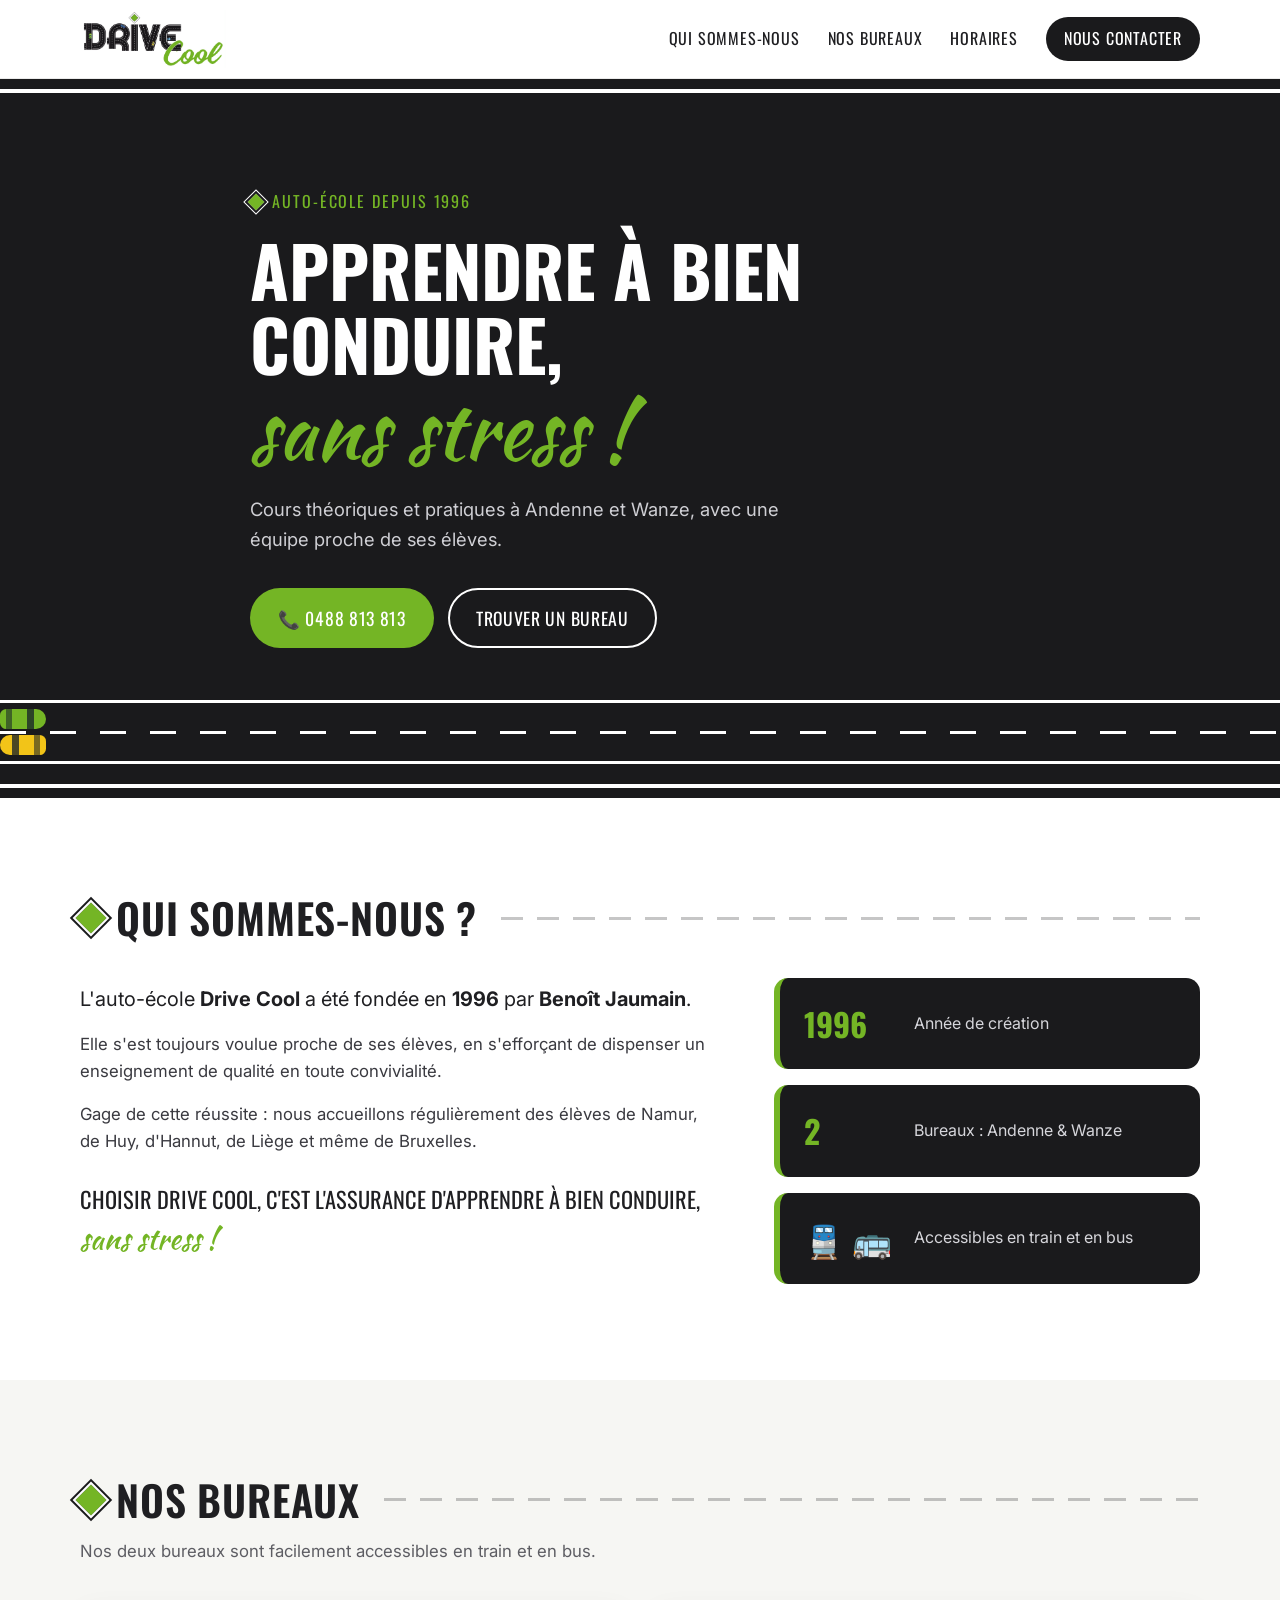
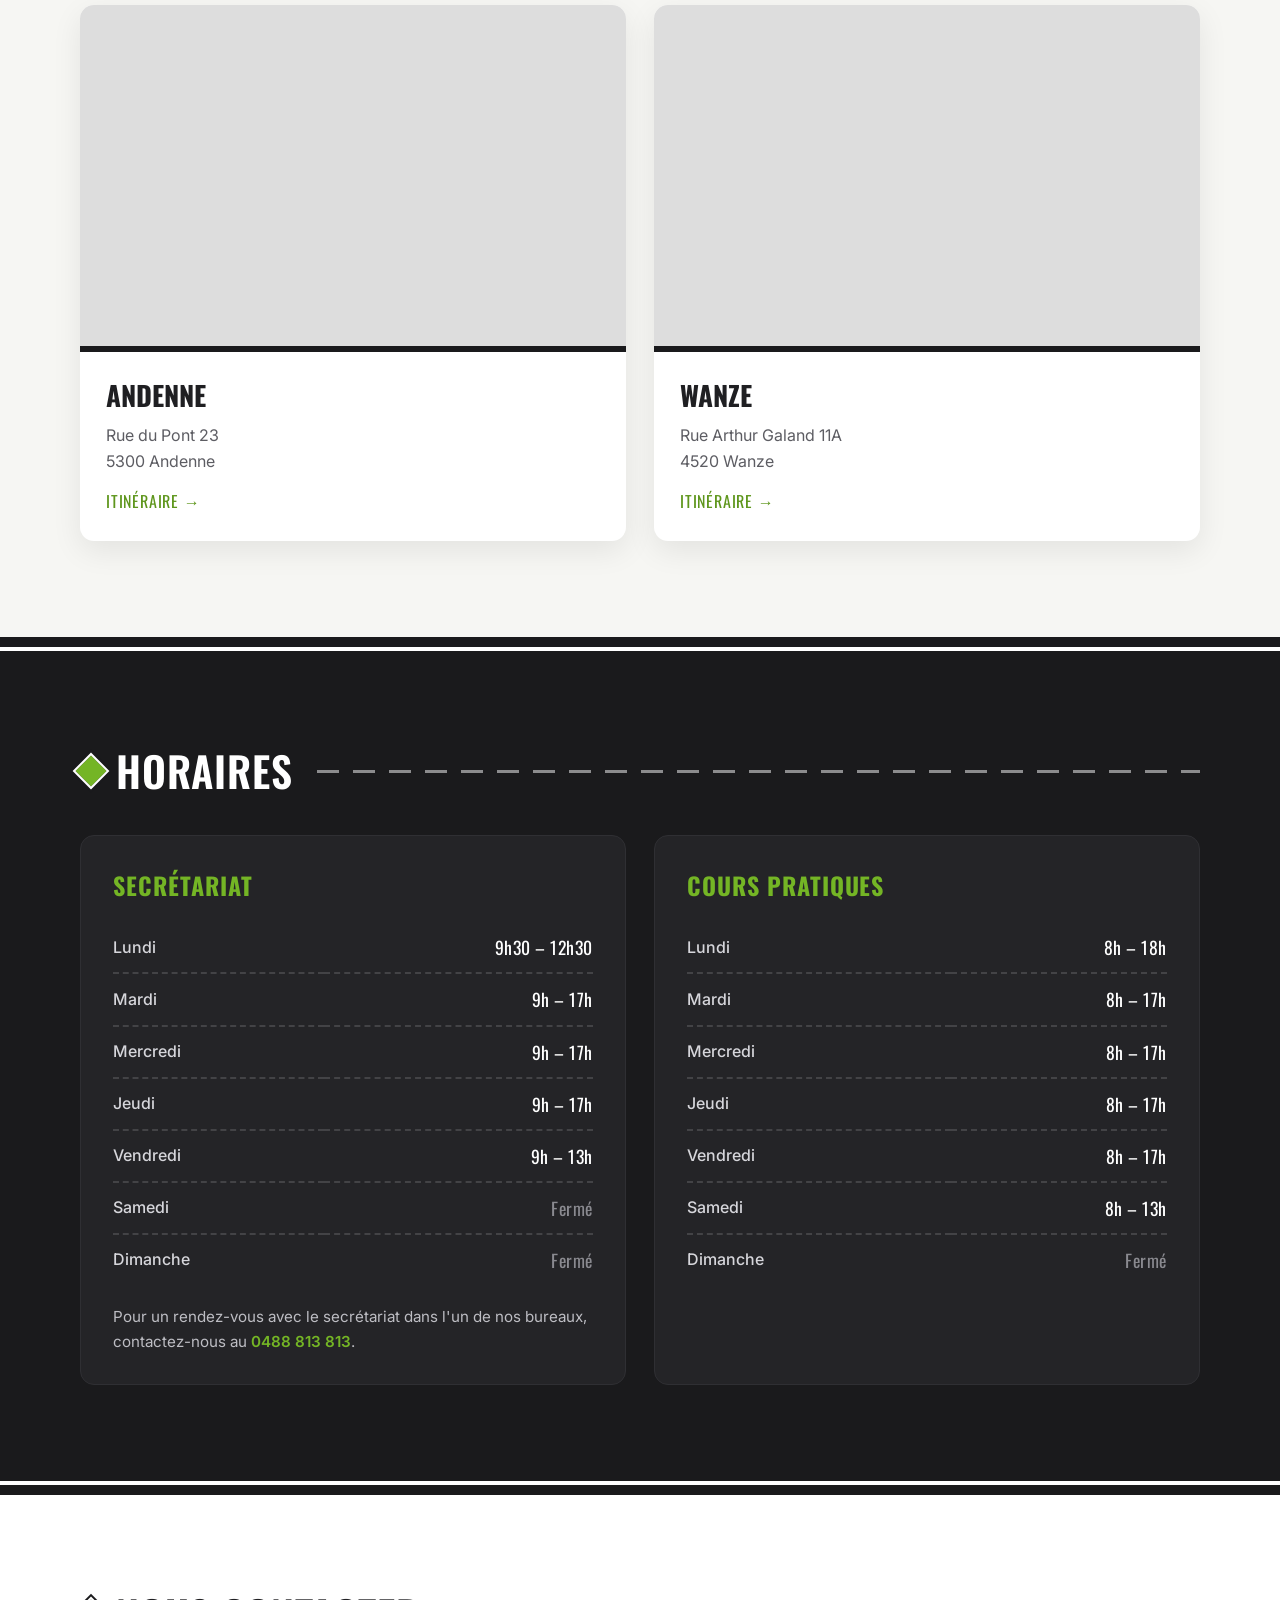
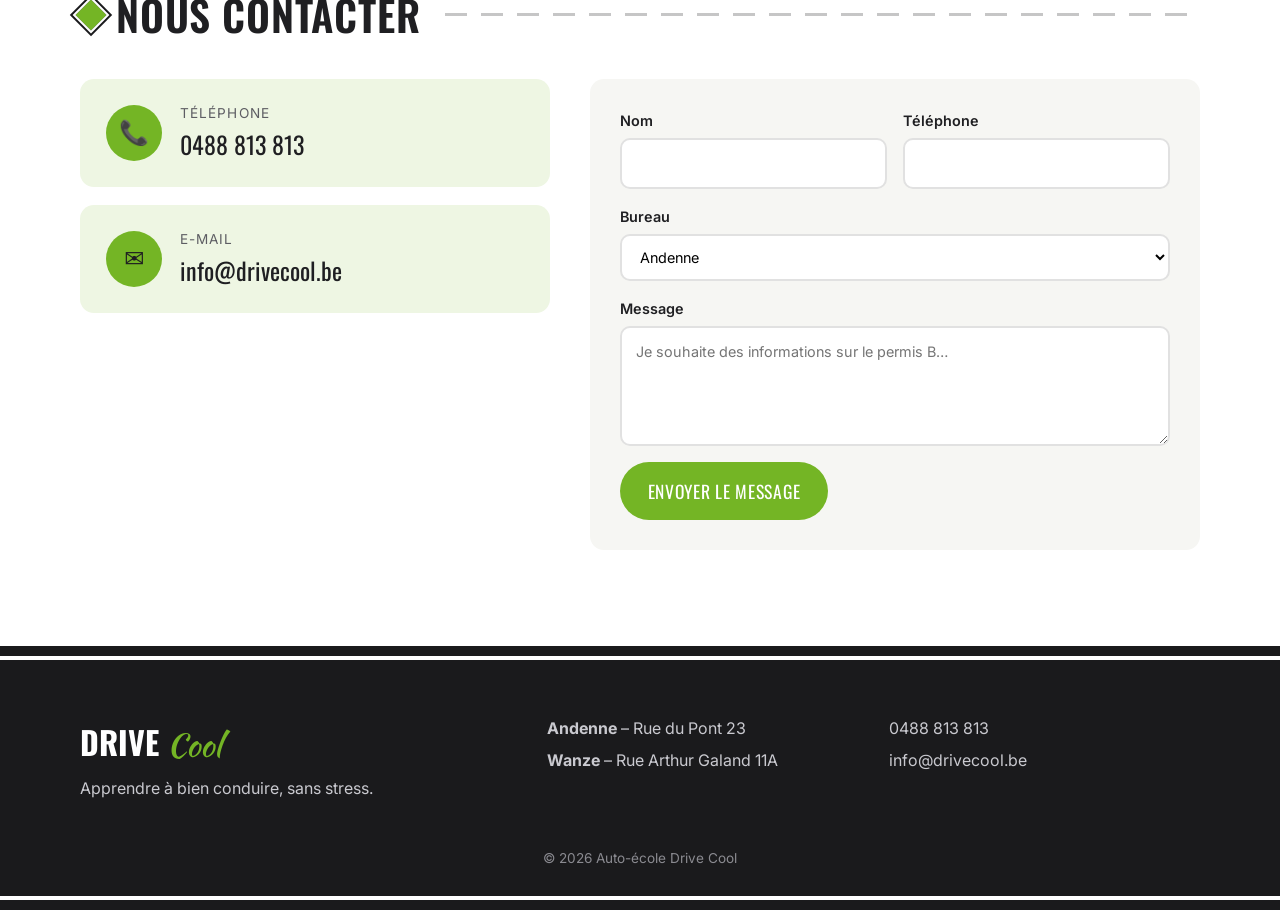
==== index.html @ 644becf5 "Créer la page d'accueil du site Drive Cool Page unique : qui sommes-nous, bureaux (cartes Andenne/Wa" ====
<!DOCTYPE html>
<html lang="fr">
<head>
  <meta charset="UTF-8">
  <meta name="viewport" content="width=device-width, initial-scale=1">
  <title>Drive Cool – Auto-école à Andenne et Wanze</title>
  <meta name="description" content="Auto-école Drive Cool : apprendre à bien conduire, sans stress. Bureaux à Andenne et Wanze. Tél. 0488 813 813.">
  <link rel="icon" href="assets/favicon.svg" type="image/svg+xml">
  <link rel="preconnect" href="https://fonts.googleapis.com">
  <link rel="preconnect" href="https://fonts.gstatic.com" crossorigin>
  <link href="https://fonts.googleapis.com/css2?family=Oswald:wght@500;600;700&family=Kaushan+Script&family=Inter:wght@400;500;600&display=swap" rel="stylesheet">
  <link rel="stylesheet" href="css/style.css">
</head>
<body>

  <!-- ===== En-tête ===== -->
  <header class="header" id="top">
    <div class="container header__inner">
      <a href="#top" class="header__logo" aria-label="Drive Cool – accueil">
        <img src="assets/logo.jpg" alt="Drive Cool" width="1774" height="704">
      </a>
      <button class="nav-toggle" aria-label="Ouvrir le menu" aria-expanded="false" aria-controls="nav">
        <span></span><span></span><span></span>
      </button>
      <nav class="nav" id="nav">
        <a href="#qui-sommes-nous">Qui sommes-nous</a>
        <a href="#bureaux">Nos bureaux</a>
        <a href="#horaires">Horaires</a>
        <a href="#contact" class="nav__cta">Nous contacter</a>
      </nav>
    </div>
  </header>

  <main>
    <!-- ===== Héro ===== -->
    <section class="hero asphalt">
      <div class="container hero__inner">
        <p class="hero__kicker"><span class="diamond diamond--sm" aria-hidden="true"></span> Auto-école depuis 1996</p>
        <h1 class="hero__title">
          Apprendre à bien conduire,
          <span class="script">sans stress&nbsp;!</span>
        </h1>
        <p class="hero__lead">Cours théoriques et pratiques à Andenne et Wanze, avec une équipe proche de ses élèves.</p>
        <div class="hero__actions">
          <a href="tel:+32488813813" class="btn btn--green">📞 0488 813 813</a>
          <a href="#bureaux" class="btn btn--outline">Trouver un bureau</a>
        </div>
      </div>
      <!-- route animée -->
      <div class="road" aria-hidden="true">
        <div class="road__lane"></div>
        <div class="road__car road__car--1"></div>
        <div class="road__car road__car--2"></div>
      </div>
    </section>

    <!-- ===== Qui sommes-nous ===== -->
    <section class="section" id="qui-sommes-nous">
      <div class="container">
        <h2 class="section-title"><span class="diamond" aria-hidden="true"></span> Qui sommes-nous&nbsp;?</h2>
        <div class="about">
          <div class="about__text">
            <p class="about__intro">L'auto-école <strong>Drive Cool</strong> a été fondée en <strong>1996</strong> par <strong>Benoît Jaumain</strong>.</p>
            <p>Elle s'est toujours voulue proche de ses élèves, en s'efforçant de dispenser un enseignement de qualité en toute convivialité.</p>
            <p>Gage de cette réussite&nbsp;: nous accueillons régulièrement des élèves de Namur, de Huy, d'Hannut, de Liège et même de Bruxelles.</p>
            <p class="about__punch">Choisir Drive Cool, c'est l'assurance d'apprendre à bien conduire, <span class="script script--green">sans stress&nbsp;!</span></p>
          </div>
          <ul class="stats">
            <li class="stat"><span class="stat__value">1996</span><span class="stat__label">Année de création</span></li>
            <li class="stat"><span class="stat__value">2</span><span class="stat__label">Bureaux : Andenne &amp; Wanze</span></li>
            <li class="stat"><span class="stat__value">🚆 🚌</span><span class="stat__label">Accessibles en train et en bus</span></li>
          </ul>
        </div>
      </div>
    </section>

    <!-- ===== Nos bureaux ===== -->
    <section class="section section--alt" id="bureaux">
      <div class="container">
        <h2 class="section-title"><span class="diamond" aria-hidden="true"></span> Nos bureaux</h2>
        <p class="section-sub">Nos deux bureaux sont facilement accessibles en train et en bus.</p>
        <div class="offices">
          <article class="office">
            <div class="office__map">
              <iframe title="Carte – bureau d'Andenne" loading="lazy" referrerpolicy="no-referrer-when-downgrade"
                src="https://maps.google.com/maps?q=Rue%20du%20Pont%2023%2C%205300%20Andenne%2C%20Belgique&z=16&output=embed"></iframe>
            </div>
            <div class="office__body">
              <h3 class="office__city">Andenne</h3>
              <p class="office__address">Rue du Pont 23<br>5300 Andenne</p>
              <a class="link-arrow" target="_blank" rel="noopener"
                href="https://www.google.com/maps/dir/?api=1&destination=Rue%20du%20Pont%2023%2C%205300%20Andenne">Itinéraire →</a>
            </div>
          </article>
          <article class="office">
            <div class="office__map">
              <iframe title="Carte – bureau de Wanze" loading="lazy" referrerpolicy="no-referrer-when-downgrade"
                src="https://maps.google.com/maps?q=Rue%20Arthur%20Galand%2011A%2C%204520%20Wanze%2C%20Belgique&z=16&output=embed"></iframe>
            </div>
            <div class="office__body">
              <h3 class="office__city">Wanze</h3>
              <p class="office__address">Rue Arthur Galand 11A<br>4520 Wanze</p>
              <a class="link-arrow" target="_blank" rel="noopener"
                href="https://www.google.com/maps/dir/?api=1&destination=Rue%20Arthur%20Galand%2011A%2C%204520%20Wanze">Itinéraire →</a>
            </div>
          </article>
        </div>
      </div>
    </section>

    <!-- ===== Horaires ===== -->
    <section class="section asphalt" id="horaires">
      <div class="container">
        <h2 class="section-title section-title--light"><span class="diamond" aria-hidden="true"></span> Horaires</h2>
        <div class="hours">
          <div class="hours__card">
            <h3 class="hours__title">Secrétariat</h3>
            <table class="hours__table">
              <tr><th>Lundi</th><td>9h30 – 12h30</td></tr>
              <tr><th>Mardi</th><td>9h – 17h</td></tr>
              <tr><th>Mercredi</th><td>9h – 17h</td></tr>
              <tr><th>Jeudi</th><td>9h – 17h</td></tr>
              <tr><th>Vendredi</th><td>9h – 13h</td></tr>
              <tr class="closed"><th>Samedi</th><td>Fermé</td></tr>
              <tr class="closed"><th>Dimanche</th><td>Fermé</td></tr>
            </table>
            <p class="hours__note">Pour un rendez-vous avec le secrétariat dans l'un de nos bureaux, contactez-nous au <a href="tel:+32488813813">0488 813 813</a>.</p>
          </div>
          <div class="hours__card">
            <h3 class="hours__title">Cours pratiques</h3>
            <table class="hours__table">
              <tr><th>Lundi</th><td>8h – 18h</td></tr>
              <tr><th>Mardi</th><td>8h – 17h</td></tr>
              <tr><th>Mercredi</th><td>8h – 17h</td></tr>
              <tr><th>Jeudi</th><td>8h – 17h</td></tr>
              <tr><th>Vendredi</th><td>8h – 17h</td></tr>
              <tr><th>Samedi</th><td>8h – 13h</td></tr>
              <tr class="closed"><th>Dimanche</th><td>Fermé</td></tr>
            </table>
          </div>
        </div>
      </div>
    </section>

    <!-- ===== Contact ===== -->
    <section class="section" id="contact">
      <div class="container">
        <h2 class="section-title"><span class="diamond" aria-hidden="true"></span> Nous contacter</h2>
        <div class="contact">
          <div class="contact__cards">
            <a class="contact-card" href="tel:+32488813813">
              <span class="contact-card__icon" aria-hidden="true">📞</span>
              <span class="contact-card__label">Téléphone</span>
              <span class="contact-card__value">0488 813 813</span>
            </a>
            <a class="contact-card" href="mailto:info@drivecool.be">
              <span class="contact-card__icon" aria-hidden="true">✉️</span>
              <span class="contact-card__label">E-mail</span>
              <span class="contact-card__value">info@drivecool.be</span>
            </a>
          </div>
          <form class="contact-form" id="contact-form">
            <div class="field-row">
              <label class="field">Nom
                <input type="text" name="name" required autocomplete="name">
              </label>
              <label class="field">Téléphone
                <input type="tel" name="phone" autocomplete="tel">
              </label>
            </div>
            <label class="field">Bureau
              <select name="office">
                <option>Andenne</option>
                <option>Wanze</option>
              </select>
            </label>
            <label class="field">Message
              <textarea name="message" rows="4" required placeholder="Je souhaite des informations sur le permis B…"></textarea>
            </label>
            <button type="submit" class="btn btn--green">Envoyer le message</button>
          </form>
        </div>
      </div>
    </section>
  </main>

  <!-- ===== Pied de page ===== -->
  <footer class="footer asphalt">
    <div class="container footer__inner">
      <div>
        <p class="footer__brand">DRIVE <span class="script script--green">Cool</span></p>
        <p>Apprendre à bien conduire, sans stress.</p>
      </div>
      <div>
        <p><strong>Andenne</strong> – Rue du Pont 23</p>
        <p><strong>Wanze</strong> – Rue Arthur Galand 11A</p>
      </div>
      <div>
        <p><a href="tel:+32488813813">0488 813 813</a></p>
        <p><a href="mailto:info@drivecool.be">info@drivecool.be</a></p>
      </div>
    </div>
    <p class="footer__copy">© <span id="year"></span> Auto-école Drive Cool</p>
  </footer>

  <script src="js/main.js"></script>
</body>
</html>
---- css/style.css ----
/* ==========================================================
   Drive Cool – direction artistique reprise du logo :
   asphalte noir, marquage blanc pointillé, vert « Cool »,
   panneau losange de route prioritaire.
   ========================================================== */

:root {
  --asphalt: #1a1a1c;
  --asphalt-2: #242427;
  --asphalt-3: #2f2f33;
  --green: #74b525;
  --green-dark: #5e961c;
  --green-light: #eef6e3;
  --white: #ffffff;
  --paper: #f6f6f3;
  --text: #1f1f22;
  --muted: #5d5d63;
  --radius: 14px;
  --shadow: 0 10px 30px rgba(0, 0, 0, .08);
  --font-display: "Oswald", "Arial Narrow", sans-serif;
  --font-script: "Kaushan Script", cursive;
  --font-body: "Inter", system-ui, sans-serif;
}

*, *::before, *::after { box-sizing: border-box; }

html { scroll-behavior: smooth; scroll-padding-top: 90px; }

body {
  margin: 0;
  font-family: var(--font-body);
  color: var(--text);
  background: var(--white);
  line-height: 1.6;
}

img { max-width: 100%; display: block; }
a { color: inherit; }

.container {
  width: min(1120px, 100% - 32px);
  margin-inline: auto;
}

.script { font-family: var(--font-script); font-weight: 400; text-transform: none; }
.script--green { color: var(--green); }

/* ---------- Asphalte + marquages ---------- */
.asphalt {
  background-color: var(--asphalt);
  color: var(--white);
  position: relative;
}
/* bandes blanches de bord de route, comme sur le logo */
.asphalt::before,
.asphalt::after {
  content: "";
  position: absolute;
  left: 0; right: 0;
  height: 4px;
  background: var(--white);
  box-shadow: 0 0 0 6px var(--asphalt);
}
.asphalt::before { top: 10px; }
.asphalt::after { bottom: 10px; }

/* ---------- Panneau losange ---------- */
.diamond {
  display: inline-block;
  width: 22px; height: 22px;
  background: var(--green);
  transform: rotate(45deg);
  outline: 2px solid var(--white);
  box-shadow: 0 0 0 4px var(--asphalt);
  margin-right: 14px;
  flex-shrink: 0;
}
.diamond--sm { width: 12px; height: 12px; margin-right: 10px; box-shadow: 0 0 0 3px var(--white); outline-width: 2px; outline-color: var(--asphalt); }

/* ---------- Boutons ---------- */
.btn {
  display: inline-flex;
  align-items: center;
  gap: 8px;
  padding: 14px 26px;
  border-radius: 999px;
  font-family: var(--font-display);
  font-size: 1.1rem;
  letter-spacing: .04em;
  text-transform: uppercase;
  text-decoration: none;
  border: 2px solid transparent;
  cursor: pointer;
  transition: transform .15s ease, background .15s ease, color .15s ease;
}
.btn:hover { transform: translateY(-2px); }
.btn--green { background: var(--green); color: var(--white); }
.btn--green:hover { background: var(--green-dark); }
.btn--outline { border-color: var(--white); color: var(--white); }
.btn--outline:hover { background: var(--white); color: var(--asphalt); }

/* ---------- En-tête ---------- */
.header {
  position: sticky;
  top: 0;
  z-index: 50;
  background: rgba(255, 255, 255, .96);
  backdrop-filter: blur(6px);
  border-bottom: 1px solid #eaeaea;
}
.header__inner {
  display: flex;
  align-items: center;
  justify-content: space-between;
  height: 78px;
}
.header__logo img { height: 58px; width: auto; }

.nav { display: flex; align-items: center; gap: 28px; }
.nav a {
  font-family: var(--font-display);
  text-transform: uppercase;
  letter-spacing: .05em;
  text-decoration: none;
  font-size: 1rem;
  position: relative;
}
.nav a:not(.nav__cta)::after {
  content: "";
  position: absolute;
  left: 0; bottom: -4px;
  width: 100%; height: 2px;
  background: repeating-linear-gradient(90deg, var(--green) 0 8px, transparent 8px 13px);
  transform: scaleX(0);
  transform-origin: left;
  transition: transform .25s ease;
}
.nav a:hover::after { transform: scaleX(1); }
.nav__cta {
  background: var(--asphalt);
  color: var(--white);
  padding: 9px 18px;
  border-radius: 999px;
}
.nav__cta:hover { background: var(--green); }

.nav-toggle {
  display: none;
  background: none;
  border: 0;
  padding: 8px;
  cursor: pointer;
}
.nav-toggle span {
  display: block;
  width: 26px; height: 3px;
  background: var(--asphalt);
  margin: 5px 0;
  border-radius: 2px;
}

/* ---------- Héro ---------- */
.hero { padding: 110px 0 150px; overflow: hidden; }
.hero__inner { position: relative; z-index: 1; max-width: 780px; }
.hero__kicker {
  display: flex;
  align-items: center;
  font-family: var(--font-display);
  text-transform: uppercase;
  letter-spacing: .12em;
  color: var(--green);
  margin: 0 0 18px;
}
.hero__title {
  font-family: var(--font-display);
  font-weight: 700;
  text-transform: uppercase;
  font-size: clamp(2.4rem, 6vw, 4.4rem);
  line-height: 1.05;
  margin: 0 0 22px;
}
.hero__title .script {
  display: block;
  color: var(--green);
  font-size: 1.15em;
  margin-top: 8px;
}
.hero__lead { font-size: 1.15rem; color: #cfcfd4; max-width: 560px; margin: 0 0 34px; }
.hero__actions { display: flex; flex-wrap: wrap; gap: 14px; }

/* route animée en bas du héro */
.road {
  position: absolute;
  left: 0; right: 0; bottom: 34px;
  height: 64px;
  border-top: 3px solid var(--white);
  border-bottom: 3px solid var(--white);
}
.road__lane {
  position: absolute;
  top: 50%; left: 0; right: 0;
  height: 3px;
  margin-top: -1.5px;
  background: repeating-linear-gradient(90deg, var(--white) 0 26px, transparent 26px 50px);
}
.road__car {
  position: absolute;
  width: 46px; height: 20px;
  border-radius: 7px 11px 11px 7px;
  background:
    linear-gradient(90deg, transparent 0 58%, rgba(20, 30, 40, .75) 58% 74%, transparent 74%),
    linear-gradient(90deg, transparent 0 14%, rgba(20, 30, 40, .55) 14% 26%, transparent 26%),
    var(--car, var(--green));
}
.road__car--1 { top: 6px; --car: var(--green); animation: drive 9s linear infinite; }
.road__car--2 { bottom: 6px; --car: #f2c418; animation: drive-back 12s linear infinite; transform: scaleX(-1); }

@keyframes drive {
  from { left: -60px; }
  to { left: 100%; }
}
@keyframes drive-back {
  from { left: 100%; }
  to { left: -60px; }
}

/* ---------- Sections ---------- */
.section { padding: 96px 0; }
.section--alt { background: var(--paper); }
.section.asphalt { padding: 110px 0; }

.section-title {
  display: flex;
  align-items: center;
  font-family: var(--font-display);
  font-weight: 600;
  text-transform: uppercase;
  font-size: clamp(1.9rem, 4vw, 2.6rem);
  letter-spacing: .02em;
  line-height: 1.15;
  margin: 0 0 14px;
}
.section-title::after {
  content: "";
  flex: 1;
  height: 3px;
  margin-left: 24px;
  background: repeating-linear-gradient(90deg, var(--asphalt) 0 22px, transparent 22px 36px);
  opacity: .25;
}
.section-title--light::after {
  background: repeating-linear-gradient(90deg, var(--white) 0 22px, transparent 22px 36px);
  opacity: .5;
}
.section-sub { color: var(--muted); margin: 0 0 40px; font-size: 1.05rem; }

/* ---------- Qui sommes-nous ---------- */
.about {
  display: grid;
  grid-template-columns: 1.5fr 1fr;
  gap: 56px;
  align-items: center;
  margin-top: 36px;
}
.about__text p { margin: 0 0 16px; font-size: 1.05rem; color: #3a3a40; }
.about__intro { font-size: 1.25rem !important; color: var(--text) !important; }
.about__punch {
  font-family: var(--font-display);
  text-transform: uppercase;
  font-size: 1.4rem !important;
  color: var(--text) !important;
  margin-top: 26px !important;
}
.about__punch .script { font-size: 1.3em; }

.stats { list-style: none; margin: 0; padding: 0; display: grid; gap: 16px; }
.stat {
  display: flex;
  align-items: center;
  gap: 20px;
  padding: 20px 24px;
  background: var(--asphalt);
  color: var(--white);
  border-radius: var(--radius);
  border-left: 6px solid var(--green);
}
.stat__value {
  font-family: var(--font-display);
  font-size: 2rem;
  font-weight: 700;
  color: var(--green);
  min-width: 90px;
}
.stat__label { color: #d6d6db; }

/* ---------- Bureaux ---------- */
.offices { display: grid; grid-template-columns: 1fr 1fr; gap: 28px; }
.office {
  background: var(--white);
  border-radius: var(--radius);
  overflow: hidden;
  box-shadow: var(--shadow);
  display: flex;
  flex-direction: column;
}
.office__map { aspect-ratio: 16 / 10; background: #ddd; }
.office__map iframe { width: 100%; height: 100%; border: 0; display: block; }
.office__body {
  padding: 22px 26px 26px;
  border-top: 6px solid var(--asphalt);
  background-image: repeating-linear-gradient(90deg, var(--white) 0 18px, transparent 18px 30px);
  background-size: 100% 2px;
  background-repeat: no-repeat;
  background-position: 0 -4px;
}
.office__city {
  font-family: var(--font-display);
  text-transform: uppercase;
  font-size: 1.7rem;
  margin: 0 0 6px;
}
.office__address { margin: 0 0 14px; color: var(--muted); }
.link-arrow {
  font-family: var(--font-display);
  text-transform: uppercase;
  letter-spacing: .05em;
  text-decoration: none;
  color: var(--green-dark);
}
.link-arrow:hover { color: var(--asphalt); }

/* ---------- Horaires ---------- */
.hours {
  display: grid;
  grid-template-columns: 1fr 1fr;
  gap: 28px;
  margin-top: 40px;
}
.hours__card {
  background: var(--asphalt-2);
  border: 1px solid var(--asphalt-3);
  border-radius: var(--radius);
  padding: 30px 32px;
}
.hours__title {
  font-family: var(--font-display);
  text-transform: uppercase;
  font-size: 1.5rem;
  color: var(--green);
  margin: 0 0 18px;
  letter-spacing: .04em;
}
.hours__table { width: 100%; border-collapse: collapse; }
.hours__table th,
.hours__table td {
  padding: 11px 0;
  border-bottom: 2px dashed rgba(255, 255, 255, .14);
}
.hours__table th { text-align: left; font-weight: 500; color: #d6d6db; }
.hours__table td {
  text-align: right;
  font-family: var(--font-display);
  font-size: 1.1rem;
  letter-spacing: .03em;
}
.hours__table tr:last-child th,
.hours__table tr:last-child td { border-bottom: 0; }
.hours__table .closed td { color: #8a8a90; }
.hours__note { margin: 20px 0 0; font-size: .95rem; color: #bdbdc3; }
.hours__note a { color: var(--green); font-weight: 600; text-decoration: none; }

/* ---------- Contact ---------- */
.contact {
  display: grid;
  grid-template-columns: 1fr 1.3fr;
  gap: 40px;
  margin-top: 40px;
  align-items: start;
}
.contact__cards { display: grid; gap: 18px; }
.contact-card {
  display: grid;
  grid-template-columns: 56px 1fr;
  grid-template-rows: auto auto;
  column-gap: 18px;
  align-items: center;
  padding: 22px 24px;
  border-radius: var(--radius);
  background: var(--green-light);
  text-decoration: none;
  border: 2px solid transparent;
  transition: border-color .15s ease, transform .15s ease;
}
.contact-card:hover { border-color: var(--green); transform: translateY(-2px); }
.contact-card__icon {
  grid-row: span 2;
  width: 56px; height: 56px;
  display: grid;
  place-items: center;
  background: var(--green);
  border-radius: 50%;
  font-size: 1.5rem;
}
.contact-card__label { font-size: .85rem; text-transform: uppercase; letter-spacing: .08em; color: var(--muted); }
.contact-card__value { font-family: var(--font-display); font-size: 1.5rem; }

.contact-form {
  background: var(--paper);
  border-radius: var(--radius);
  padding: 30px;
  display: grid;
  gap: 16px;
}
.field-row { display: grid; grid-template-columns: 1fr 1fr; gap: 16px; }
.field {
  display: grid;
  gap: 6px;
  font-size: .9rem;
  font-weight: 600;
}
.field input,
.field select,
.field textarea {
  font: inherit;
  font-weight: 400;
  padding: 12px 14px;
  border: 2px solid #e1e1e1;
  border-radius: 10px;
  background: var(--white);
}
.field input:focus,
.field select:focus,
.field textarea:focus { outline: none; border-color: var(--green); }
.contact-form .btn { justify-self: start; }

/* ---------- Pied de page ---------- */
.footer { padding: 70px 0 40px; }
.footer__inner {
  display: grid;
  grid-template-columns: 1.4fr 1fr 1fr;
  gap: 32px;
}
.footer p { margin: 0 0 6px; color: #c9c9cf; }
.footer a { text-decoration: none; }
.footer a:hover { color: var(--green); }
.footer__brand {
  font-family: var(--font-display);
  font-size: 2rem;
  font-weight: 700;
  color: var(--white) !important;
}
.footer__copy {
  text-align: center;
  margin: 40px 0 0 !important;
  font-size: .85rem;
  color: #8a8a90 !important;
}

/* ---------- Responsive ---------- */
@media (max-width: 900px) {
  .about, .contact, .offices, .hours { grid-template-columns: 1fr; }
  .footer__inner { grid-template-columns: 1fr; }
}

@media (max-width: 760px) {
  .nav-toggle { display: block; }
  .nav {
    position: absolute;
    top: 78px; left: 0; right: 0;
    flex-direction: column;
    align-items: stretch;
    gap: 0;
    background: var(--white);
    border-bottom: 1px solid #eaeaea;
    display: none;
  }
  .nav.is-open { display: flex; }
  .nav a { padding: 16px 24px; border-top: 1px solid #f0f0f0; }
  .nav__cta { border-radius: 0; text-align: center; }
  .header__logo img { height: 46px; }
  .hero { padding: 70px 0 140px; }
  .section { padding: 70px 0; }
  .field-row { grid-template-columns: 1fr; }
  .section-title::after { display: none; }
}

@media (prefers-reduced-motion: reduce) {
  html { scroll-behavior: auto; }
  .road__car { animation: none; }
  .road__car--1 { left: 20%; }
  .road__car--2 { left: 65%; }
}
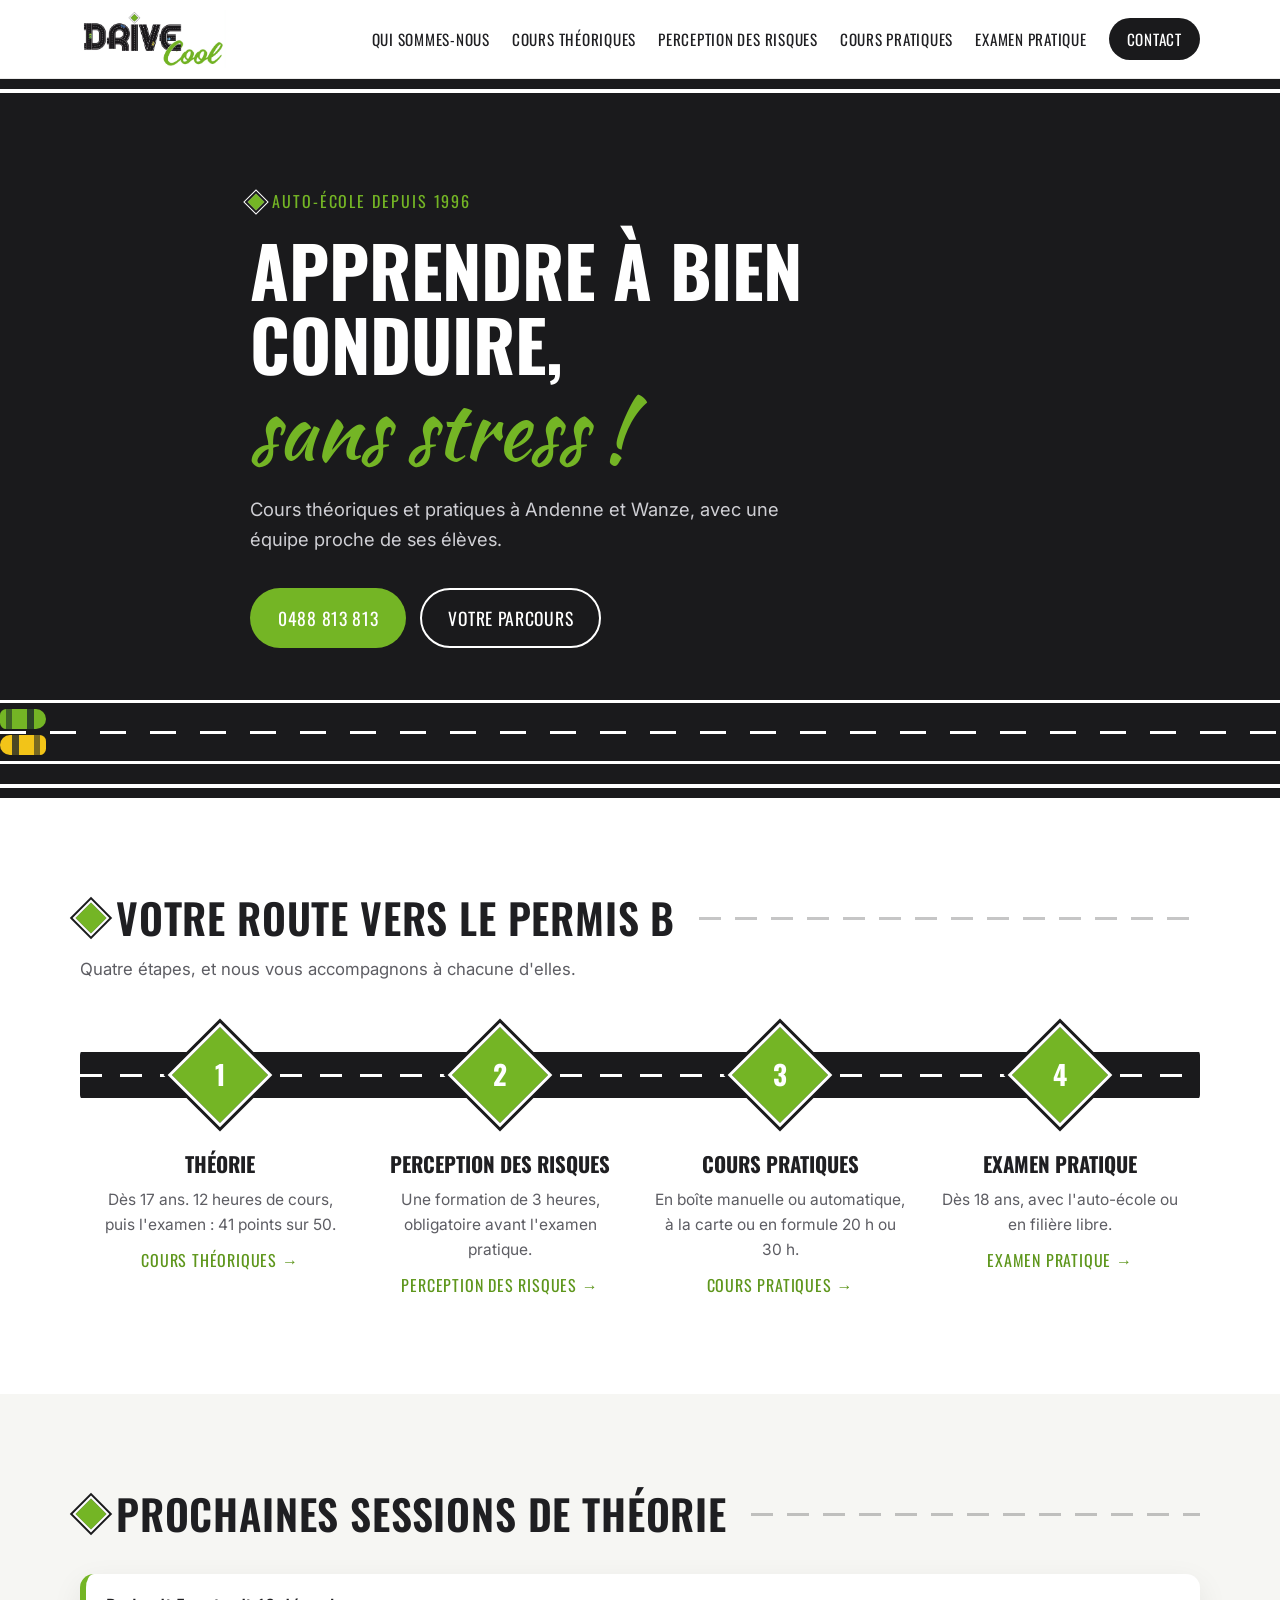
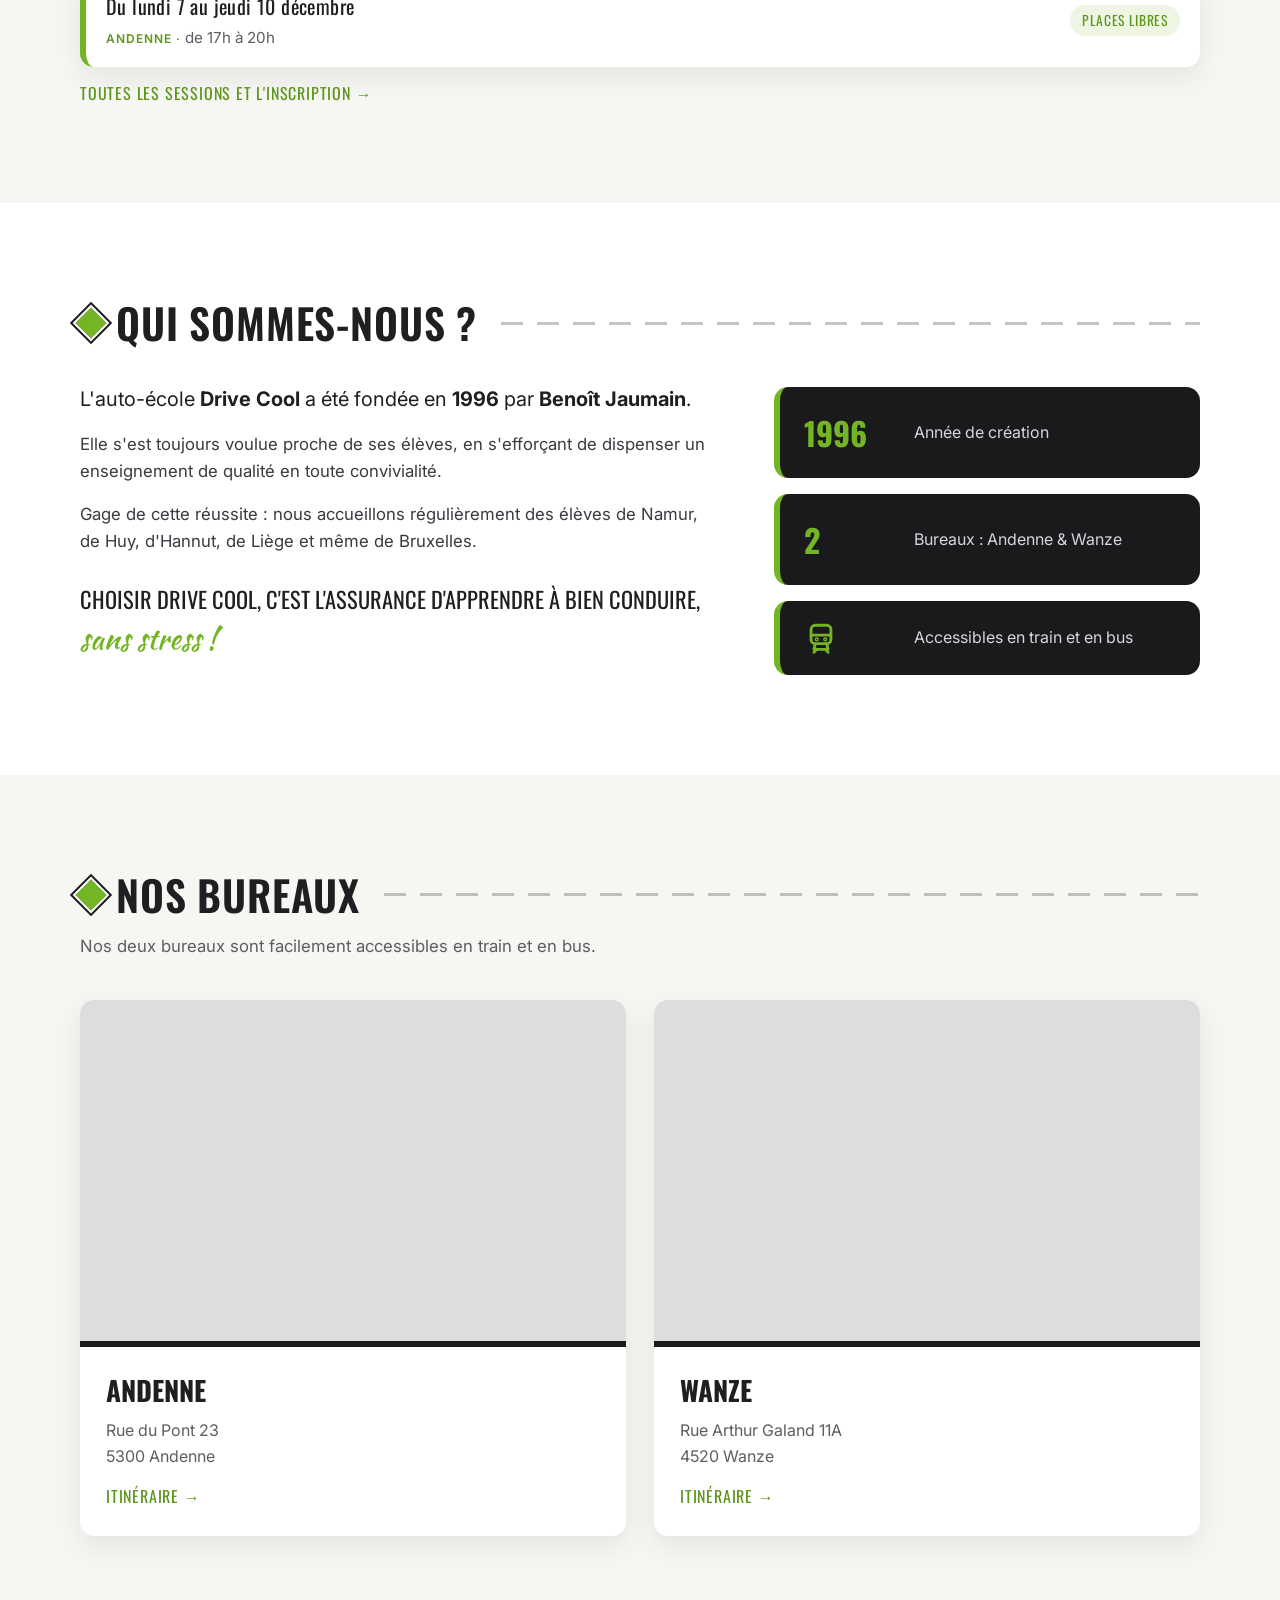
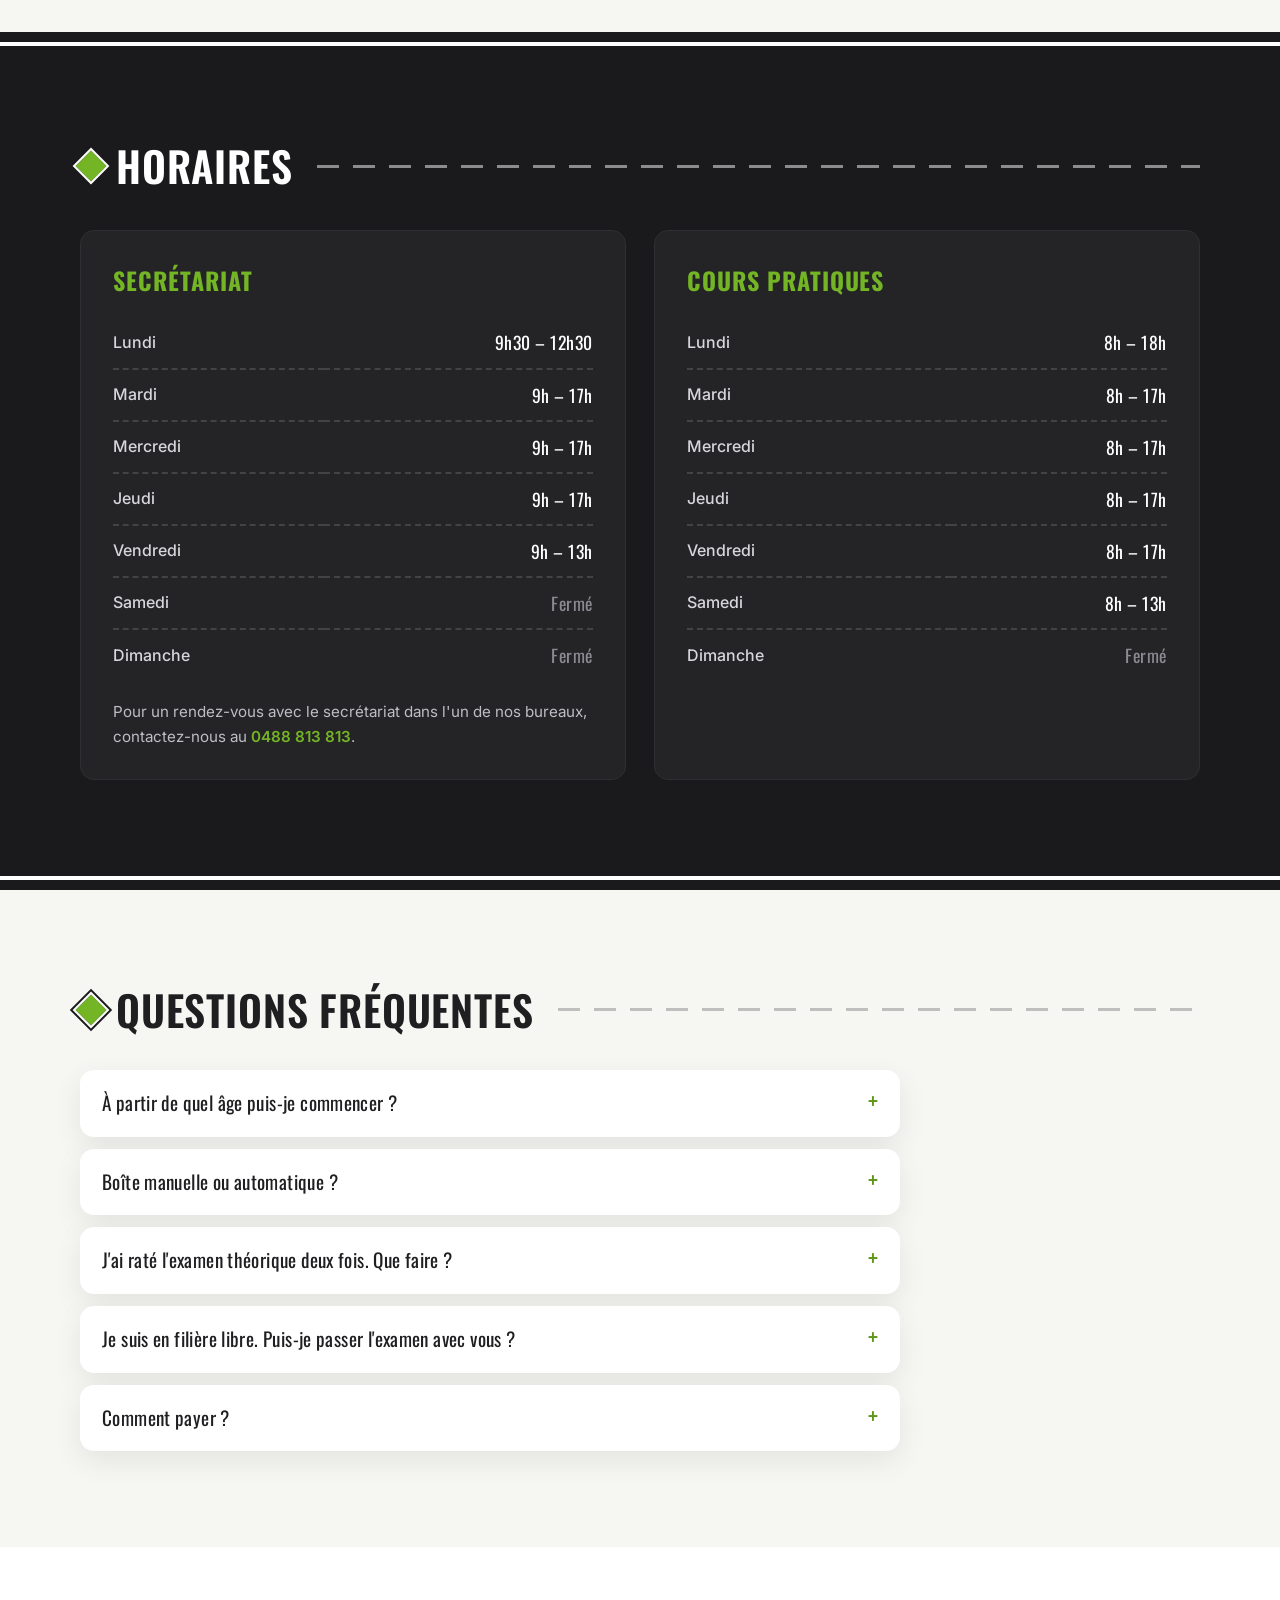
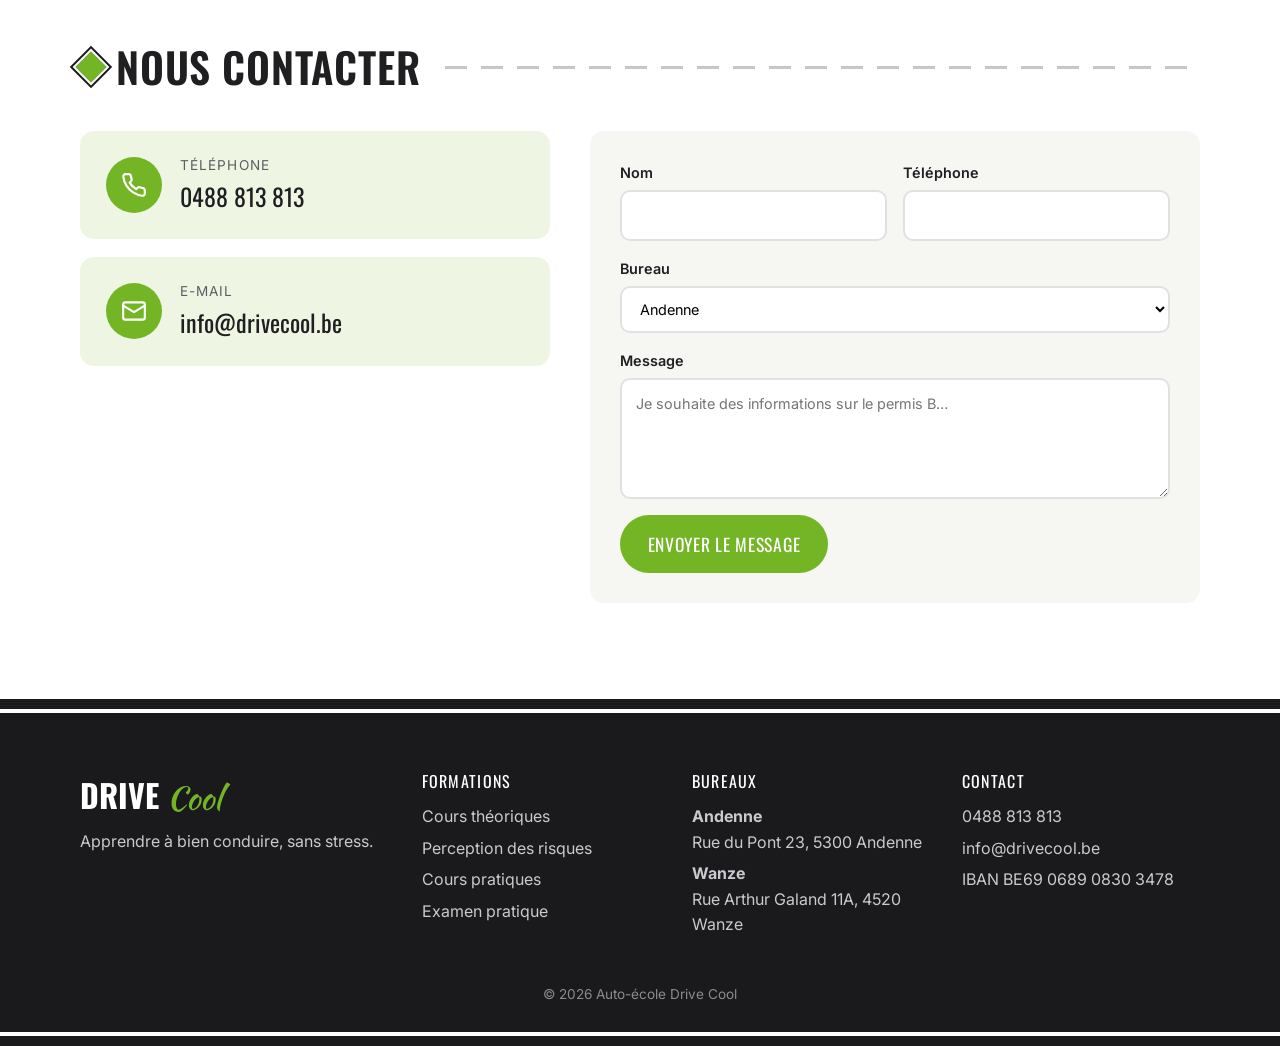
==== commit dfa70e91: "Ajouter le menu et les pages de formation, sessions gérables - Pages : cours théoriques, perception " ====
--- a/index.html
+++ b/index.html
@@ -13,20 +13,21 @@
 </head>
 <body>
 
-  <!-- ===== En-tête ===== -->
   <header class="header" id="top">
     <div class="container header__inner">
-      <a href="#top" class="header__logo" aria-label="Drive Cool – accueil">
+      <a href="index.html" class="header__logo" aria-label="Drive Cool – accueil">
         <img src="assets/logo.jpg" alt="Drive Cool" width="1774" height="704">
       </a>
       <button class="nav-toggle" aria-label="Ouvrir le menu" aria-expanded="false" aria-controls="nav">
         <span></span><span></span><span></span>
       </button>
       <nav class="nav" id="nav">
-        <a href="#qui-sommes-nous">Qui sommes-nous</a>
-        <a href="#bureaux">Nos bureaux</a>
-        <a href="#horaires">Horaires</a>
-        <a href="#contact" class="nav__cta">Nous contacter</a>
+        <a href="index.html#qui-sommes-nous">Qui sommes-nous</a>
+        <a href="cours-theoriques.html">Cours théoriques</a>
+        <a href="perception-des-risques.html">Perception des risques</a>
+        <a href="cours-pratiques.html">Cours pratiques</a>
+        <a href="examen-pratique.html">Examen pratique</a>
+        <a href="index.html#contact" class="nav__cta">Contact</a>
       </nav>
     </div>
   </header>
@@ -42,8 +43,8 @@
         </h1>
         <p class="hero__lead">Cours théoriques et pratiques à Andenne et Wanze, avec une équipe proche de ses élèves.</p>
         <div class="hero__actions">
-          <a href="tel:+32488813813" class="btn btn--green">📞 0488 813 813</a>
-          <a href="#bureaux" class="btn btn--outline">Trouver un bureau</a>
+          <a href="tel:+32488813813" class="btn btn--green">0488 813 813</a>
+          <a href="#parcours" class="btn btn--outline">Votre parcours</a>
         </div>
       </div>
       <!-- route animée -->
@@ -51,6 +52,51 @@
         <div class="road__lane"></div>
         <div class="road__car road__car--1"></div>
         <div class="road__car road__car--2"></div>
+      </div>
+    </section>
+
+    <!-- ===== Parcours ===== -->
+    <section class="section" id="parcours">
+      <div class="container">
+        <h2 class="section-title"><span class="diamond" aria-hidden="true"></span> Votre route vers le permis B</h2>
+        <p class="section-sub">Quatre étapes, et nous vous accompagnons à chacune d'elles.</p>
+        <ol class="journey">
+          <li class="journey__step">
+            <div class="journey__marker"><span class="journey__num">1</span></div>
+            <h3 class="journey__title">Théorie</h3>
+            <p class="journey__text">Dès 17 ans. 12 heures de cours, puis l'examen&nbsp;: 41 points sur 50.</p>
+            <a class="link-arrow journey__link" href="cours-theoriques.html">Cours théoriques →</a>
+          </li>
+          <li class="journey__step">
+            <div class="journey__marker"><span class="journey__num">2</span></div>
+            <h3 class="journey__title">Perception des risques</h3>
+            <p class="journey__text">Une formation de 3 heures, obligatoire avant l'examen pratique.</p>
+            <a class="link-arrow journey__link" href="perception-des-risques.html">Perception des risques →</a>
+          </li>
+          <li class="journey__step">
+            <div class="journey__marker"><span class="journey__num">3</span></div>
+            <h3 class="journey__title">Cours pratiques</h3>
+            <p class="journey__text">En boîte manuelle ou automatique, à la carte ou en formule 20 h ou 30 h.</p>
+            <a class="link-arrow journey__link" href="cours-pratiques.html">Cours pratiques →</a>
+          </li>
+          <li class="journey__step">
+            <div class="journey__marker"><span class="journey__num">4</span></div>
+            <h3 class="journey__title">Examen pratique</h3>
+            <p class="journey__text">Dès 18 ans, avec l'auto-école ou en filière libre.</p>
+            <a class="link-arrow journey__link" href="examen-pratique.html">Examen pratique →</a>
+          </li>
+        </ol>
+      </div>
+    </section>
+
+    <!-- ===== Prochaines sessions ===== -->
+    <section class="section section--alt" id="prochaines-sessions">
+      <div class="container">
+        <h2 class="section-title"><span class="diamond" aria-hidden="true"></span> Prochaines sessions de théorie</h2>
+        <div class="sessions sessions--compact" data-sessions="theorie" data-layout="compact" data-limit="3">
+          <p class="sessions__loading">Chargement des dates…</p>
+        </div>
+        <p class="table-note"><a class="link-arrow" href="cours-theoriques.html#sessions">Toutes les sessions et l'inscription →</a></p>
       </div>
     </section>
 
@@ -68,7 +114,7 @@
           <ul class="stats">
             <li class="stat"><span class="stat__value">1996</span><span class="stat__label">Année de création</span></li>
             <li class="stat"><span class="stat__value">2</span><span class="stat__label">Bureaux : Andenne &amp; Wanze</span></li>
-            <li class="stat"><span class="stat__value">🚆 🚌</span><span class="stat__label">Accessibles en train et en bus</span></li>
+            <li class="stat"><span class="stat__value"><svg viewBox="0 0 24 24" fill="none" stroke="currentColor" stroke-width="2" stroke-linecap="round" stroke-linejoin="round" aria-hidden="true"><rect x="5" y="3" width="14" height="13" rx="3"/><path d="M5 10h14M9 20l-2 2M15 20l2 2M8 16l-1 4h10l-1-4"/><circle cx="9" cy="13" r=".5"/><circle cx="15" cy="13" r=".5"/></svg></span><span class="stat__label">Accessibles en train et en bus</span></li>
           </ul>
         </div>
       </div>
@@ -142,6 +188,35 @@
       </div>
     </section>
 
+    <!-- ===== Questions fréquentes ===== -->
+    <section class="section section--alt" id="faq">
+      <div class="container">
+        <h2 class="section-title"><span class="diamond" aria-hidden="true"></span> Questions fréquentes</h2>
+        <div class="faq">
+          <details>
+            <summary>À partir de quel âge puis-je commencer&nbsp;?</summary>
+            <p>Dès 17 ans pour l'examen théorique, et à 18 ans accomplis pour l'examen pratique.</p>
+          </details>
+          <details>
+            <summary>Boîte manuelle ou automatique&nbsp;?</summary>
+            <p>Les deux sont possibles. L'heure de cours coûte 70 € en manuelle et 72 € en automatique. Voir les <a href="cours-pratiques.html">tarifs des cours pratiques</a>.</p>
+          </details>
+          <details>
+            <summary>J'ai raté l'examen théorique deux fois. Que faire&nbsp;?</summary>
+            <p>Il faut alors suivre 12 heures de formation dans une auto-école agréée. C'est exactement notre semaine de cours théoriques (120 €).</p>
+          </details>
+          <details>
+            <summary>Je suis en filière libre. Puis-je passer l'examen avec vous&nbsp;?</summary>
+            <p>Oui, à condition d'avoir suivi au moins 4 heures de conduite chez nous et d'avoir vos documents en ordre. Tout est expliqué sur la page <a href="examen-pratique.html">examen pratique</a>.</p>
+          </details>
+          <details>
+            <summary>Comment payer&nbsp;?</summary>
+            <p>Par virement sur le compte BE69 0689 0830 3478, en indiquant votre nom et la formation en communication.</p>
+          </details>
+        </div>
+      </div>
+    </section>
+
     <!-- ===== Contact ===== -->
     <section class="section" id="contact">
       <div class="container">
@@ -149,12 +224,12 @@
         <div class="contact">
           <div class="contact__cards">
             <a class="contact-card" href="tel:+32488813813">
-              <span class="contact-card__icon" aria-hidden="true">📞</span>
+              <span class="contact-card__icon"><svg viewBox="0 0 24 24" fill="none" stroke="currentColor" stroke-width="2" stroke-linecap="round" stroke-linejoin="round" aria-hidden="true"><path d="M22 16.9v3a2 2 0 0 1-2.2 2 19.8 19.8 0 0 1-8.6-3.1 19.5 19.5 0 0 1-6-6A19.8 19.8 0 0 1 2.1 4.2 2 2 0 0 1 4.1 2h3a2 2 0 0 1 2 1.7c.1.9.4 1.8.7 2.7a2 2 0 0 1-.5 2.1L8 9.8a16 16 0 0 0 6 6l1.3-1.3a2 2 0 0 1 2.1-.4c.9.3 1.8.6 2.7.7a2 2 0 0 1 1.7 2z"/></svg></span>
               <span class="contact-card__label">Téléphone</span>
               <span class="contact-card__value">0488 813 813</span>
             </a>
             <a class="contact-card" href="mailto:info@drivecool.be">
-              <span class="contact-card__icon" aria-hidden="true">✉️</span>
+              <span class="contact-card__icon"><svg viewBox="0 0 24 24" fill="none" stroke="currentColor" stroke-width="2" stroke-linecap="round" stroke-linejoin="round" aria-hidden="true"><rect x="2" y="4" width="20" height="16" rx="2"/><path d="m22 7-10 6L2 7"/></svg></span>
               <span class="contact-card__label">E-mail</span>
               <span class="contact-card__value">info@drivecool.be</span>
             </a>
@@ -184,7 +259,6 @@
     </section>
   </main>
 
-  <!-- ===== Pied de page ===== -->
   <footer class="footer asphalt">
     <div class="container footer__inner">
       <div>
@@ -192,17 +266,32 @@
         <p>Apprendre à bien conduire, sans stress.</p>
       </div>
       <div>
-        <p><strong>Andenne</strong> – Rue du Pont 23</p>
-        <p><strong>Wanze</strong> – Rue Arthur Galand 11A</p>
-      </div>
-      <div>
+        <p class="footer__title">Formations</p>
+        <ul class="footer__nav">
+          <li><a href="cours-theoriques.html">Cours théoriques</a></li>
+          <li><a href="perception-des-risques.html">Perception des risques</a></li>
+          <li><a href="cours-pratiques.html">Cours pratiques</a></li>
+          <li><a href="examen-pratique.html">Examen pratique</a></li>
+        </ul>
+      </div>
+      <div>
+        <p class="footer__title">Bureaux</p>
+        <p><strong>Andenne</strong><br>Rue du Pont 23, 5300 Andenne</p>
+        <p><strong>Wanze</strong><br>Rue Arthur Galand 11A, 4520 Wanze</p>
+      </div>
+      <div>
+        <p class="footer__title">Contact</p>
         <p><a href="tel:+32488813813">0488 813 813</a></p>
         <p><a href="mailto:info@drivecool.be">info@drivecool.be</a></p>
+        <p>IBAN BE69 0689 0830 3478</p>
       </div>
     </div>
-    <p class="footer__copy">© <span id="year"></span> Auto-école Drive Cool</p>
+    <p class="footer__copy">© <span class="js-year">2026</span> Auto-école Drive Cool</p>
   </footer>
 
+  <a class="call-fab" href="tel:+32488813813" aria-label="Appeler Drive Cool"><svg viewBox="0 0 24 24" fill="none" stroke="currentColor" stroke-width="2" stroke-linecap="round" stroke-linejoin="round" aria-hidden="true"><path d="M22 16.9v3a2 2 0 0 1-2.2 2 19.8 19.8 0 0 1-8.6-3.1 19.5 19.5 0 0 1-6-6A19.8 19.8 0 0 1 2.1 4.2 2 2 0 0 1 4.1 2h3a2 2 0 0 1 2 1.7c.1.9.4 1.8.7 2.7a2 2 0 0 1-.5 2.1L8 9.8a16 16 0 0 0 6 6l1.3-1.3a2 2 0 0 1 2.1-.4c.9.3 1.8.6 2.7.7a2 2 0 0 1 1.7 2z"/></svg></a>
+
+  <script src="js/config.js"></script>
   <script src="js/main.js"></script>
 </body>
 </html>
--- a/css/style.css
+++ b/css/style.css
@@ -24,7 +24,7 @@
 
 *, *::before, *::after { box-sizing: border-box; }
 
-html { scroll-behavior: smooth; scroll-padding-top: 90px; }
+html { scroll-behavior: smooth; scroll-padding-top: 100px; }
 
 body {
   margin: 0;
@@ -114,17 +114,21 @@
   justify-content: space-between;
   height: 78px;
 }
-.header__logo img { height: 58px; width: auto; }
-
-.nav { display: flex; align-items: center; gap: 28px; }
+.header__logo { flex-shrink: 0; }
+.header__logo img { height: 58px; width: auto; max-width: none; }
+
+.nav { display: flex; align-items: center; gap: 22px; }
 .nav a {
   font-family: var(--font-display);
   text-transform: uppercase;
   letter-spacing: .05em;
   text-decoration: none;
-  font-size: 1rem;
+  font-size: .95rem;
   position: relative;
-}
+  white-space: nowrap;
+}
+.nav a[aria-current="page"] { color: var(--green-dark); }
+.nav a[aria-current="page"]::after { transform: scaleX(1); }
 .nav a:not(.nav__cta)::after {
   content: "";
   position: absolute;
@@ -290,7 +294,10 @@
   font-weight: 700;
   color: var(--green);
   min-width: 90px;
-}
+  display: flex;
+  align-items: center;
+}
+.stat__value svg { width: 34px; height: 34px; }
 .stat__label { color: #d6d6db; }
 
 /* ---------- Bureaux ---------- */
@@ -399,8 +406,9 @@
   place-items: center;
   background: var(--green);
   border-radius: 50%;
-  font-size: 1.5rem;
-}
+  color: var(--white);
+}
+.contact-card__icon svg { width: 26px; height: 26px; }
 .contact-card__label { font-size: .85rem; text-transform: uppercase; letter-spacing: .08em; color: var(--muted); }
 .contact-card__value { font-family: var(--font-display); font-size: 1.5rem; }
 
@@ -437,7 +445,7 @@
 .footer { padding: 70px 0 40px; }
 .footer__inner {
   display: grid;
-  grid-template-columns: 1.4fr 1fr 1fr;
+  grid-template-columns: 1.3fr 1fr 1fr 1fr;
   gap: 32px;
 }
 .footer p { margin: 0 0 6px; color: #c9c9cf; }
@@ -456,13 +464,419 @@
   color: #8a8a90 !important;
 }
 
+/* ==========================================================
+   Pages intérieures
+   ========================================================== */
+
+/* ---------- Bandeau de page ---------- */
+.page-hero { padding: 80px 0 90px; }
+.page-hero__kicker {
+  display: flex;
+  align-items: center;
+  font-family: var(--font-display);
+  text-transform: uppercase;
+  letter-spacing: .12em;
+  color: var(--green);
+  margin: 0 0 12px;
+}
+.page-hero__title {
+  font-family: var(--font-display);
+  font-weight: 700;
+  text-transform: uppercase;
+  font-size: clamp(2.2rem, 5.5vw, 3.8rem);
+  line-height: 1.05;
+  margin: 0 0 16px;
+  text-wrap: balance;
+}
+.page-hero__lead { color: #cfcfd4; font-size: 1.1rem; max-width: 620px; margin: 0; }
+
+/* ---------- Texte courant ---------- */
+.prose { max-width: 720px; }
+.prose p { margin: 0 0 16px; font-size: 1.05rem; color: #3a3a40; }
+.prose strong { color: var(--text); }
+.lead { font-size: 1.2rem !important; color: var(--text) !important; }
+
+/* ---------- Points clés (panneaux) ---------- */
+.facts {
+  display: grid;
+  grid-template-columns: repeat(auto-fit, minmax(240px, 1fr));
+  gap: 20px;
+  margin-top: 36px;
+}
+.fact {
+  padding: 24px;
+  border: 2px solid var(--asphalt);
+  border-radius: var(--radius);
+  background: var(--white);
+  min-width: 0;
+}
+.fact__label {
+  display: flex;
+  align-items: center;
+  font-family: var(--font-display);
+  text-transform: uppercase;
+  letter-spacing: .06em;
+  font-size: .95rem;
+  color: var(--muted);
+  margin: 0 0 8px;
+}
+.fact__value {
+  font-family: var(--font-display);
+  font-size: 2.2rem;
+  font-weight: 700;
+  line-height: 1.1;
+  margin: 0 0 6px;
+}
+.fact__value small { font-size: .55em; font-weight: 500; color: var(--muted); }
+.fact p { margin: 0; color: #3a3a40; }
+
+/* ---------- Liste à puces « marquage » ---------- */
+.checklist { list-style: none; margin: 0 0 20px; padding: 0; display: grid; gap: 10px; }
+.checklist li {
+  position: relative;
+  padding-left: 30px;
+  font-size: 1.05rem;
+  color: #3a3a40;
+}
+.checklist li::before {
+  content: "";
+  position: absolute;
+  left: 4px; top: .5em;
+  width: 10px; height: 10px;
+  background: var(--green);
+  transform: rotate(45deg);
+  outline: 2px solid var(--asphalt);
+  outline-offset: 1px;
+}
+.checklist .checklist { margin: 10px 0 0; }
+.checklist .checklist li::before { background: var(--white); }
+
+.subhead {
+  font-family: var(--font-display);
+  text-transform: uppercase;
+  font-size: 1.4rem;
+  letter-spacing: .03em;
+  margin: 34px 0 14px;
+}
+
+/* ---------- Bandeau tarif ---------- */
+.price-band {
+  display: flex;
+  flex-wrap: wrap;
+  align-items: center;
+  justify-content: space-between;
+  gap: 20px;
+  padding: 34px 0;
+}
+.price-band__label {
+  font-family: var(--font-display);
+  text-transform: uppercase;
+  letter-spacing: .1em;
+  color: var(--green);
+  margin: 0 0 4px;
+}
+.price-band__value {
+  font-family: var(--font-display);
+  font-size: clamp(2rem, 5vw, 3rem);
+  font-weight: 700;
+  line-height: 1.1;
+  margin: 0;
+}
+.price-band__value small { font-size: .45em; font-weight: 500; color: #cfcfd4; letter-spacing: .03em; }
+.section.asphalt.price-section { padding: 40px 0; }
+
+/* ---------- Sessions (théorie / perception) ---------- */
+.sessions {
+  display: grid;
+  grid-template-columns: repeat(auto-fit, minmax(280px, 1fr));
+  gap: 28px;
+  margin-top: 36px;
+}
+.sessions__col { min-width: 0; }
+.sessions__office {
+  display: flex;
+  align-items: center;
+  font-family: var(--font-display);
+  text-transform: uppercase;
+  font-size: 1.6rem;
+  margin: 0 0 14px;
+}
+.session-list { list-style: none; margin: 0; padding: 0; display: grid; gap: 12px; }
+.session {
+  display: grid;
+  grid-template-columns: 1fr auto;
+  gap: 4px 16px;
+  align-items: center;
+  padding: 16px 20px;
+  background: var(--white);
+  border-radius: var(--radius);
+  border-left: 6px solid var(--green);
+  box-shadow: var(--shadow);
+}
+.session__date { font-family: var(--font-display); font-size: 1.25rem; letter-spacing: .02em; }
+.session__meta { grid-column: 1; color: var(--muted); font-size: .95rem; }
+.session__office-tag {
+  font-size: .75rem;
+  text-transform: uppercase;
+  letter-spacing: .08em;
+  font-weight: 600;
+  color: var(--green-dark);
+}
+.badge {
+  grid-column: 2;
+  grid-row: 1 / span 2;
+  font-family: var(--font-display);
+  font-size: .85rem;
+  text-transform: uppercase;
+  letter-spacing: .06em;
+  padding: 5px 12px;
+  border-radius: 999px;
+  background: var(--green-light);
+  color: var(--green-dark);
+  white-space: nowrap;
+}
+.session--full { border-left-color: #b8b8bd; }
+.session--full .session__date { color: var(--muted); text-decoration: line-through; }
+.session--full .badge { background: var(--asphalt); color: var(--white); }
+.session--few { border-left-color: #e0a100; }
+.session--few .badge { background: #fff4d6; color: #8a6200; }
+.sessions__empty,
+.sessions__loading {
+  padding: 20px;
+  border: 2px dashed #cfcfd4;
+  border-radius: var(--radius);
+  color: var(--muted);
+  margin: 0;
+}
+.sessions--compact { grid-template-columns: 1fr; }
+
+/* ---------- Tableau des tarifs ---------- */
+.table-wrap { overflow-x: auto; margin-top: 36px; }
+.price-table {
+  width: 100%;
+  min-width: 520px;
+  border-collapse: collapse;
+  background: var(--white);
+  border-radius: var(--radius);
+  overflow: hidden;
+  box-shadow: var(--shadow);
+  font-variant-numeric: tabular-nums;
+}
+.price-table th,
+.price-table td { padding: 18px 22px; text-align: left; }
+.price-table thead th {
+  background: var(--asphalt);
+  color: var(--white);
+  font-family: var(--font-display);
+  text-transform: uppercase;
+  letter-spacing: .06em;
+  font-weight: 500;
+}
+.price-table tbody tr + tr { border-top: 2px dashed #e4e4e6; }
+.price-table tbody th { font-family: var(--font-display); font-size: 1.15rem; font-weight: 500; }
+.price-table tbody th small,
+.price-table td small { display: block; font-family: var(--font-body); font-size: .85rem; color: var(--muted); font-weight: 400; }
+.price-table td strong { font-family: var(--font-display); font-size: 1.35rem; font-weight: 600; }
+.table-note { color: var(--muted); margin: 14px 0 0; }
+
+/* ---------- Formulaires d'inscription ---------- */
+.forms {
+  display: grid;
+  grid-template-columns: repeat(auto-fit, minmax(300px, 1fr));
+  gap: 28px;
+  margin-top: 36px;
+}
+.form-block { min-width: 0; }
+.form-block__title {
+  font-family: var(--font-display);
+  text-transform: uppercase;
+  font-size: 1.4rem;
+  margin: 0 0 6px;
+}
+.form-block__intro { color: var(--muted); margin: 0 0 14px; }
+.form-embed iframe {
+  width: 100%;
+  height: 900px;
+  border: 0;
+  border-radius: var(--radius);
+  background: var(--white);
+  box-shadow: var(--shadow);
+}
+.form-fallback {
+  background: var(--white);
+  border-radius: var(--radius);
+  border-top: 6px solid var(--green);
+  padding: 26px;
+  box-shadow: var(--shadow);
+}
+.form-fallback p { margin: 0 0 12px; }
+.form-fallback .checklist li { font-size: .98rem; }
+.form-fallback__actions { display: flex; flex-wrap: wrap; gap: 12px; margin-top: 18px; }
+.btn--dark { background: var(--asphalt); color: var(--white); }
+.btn--dark:hover { background: var(--green); }
+.btn--small { padding: 10px 18px; font-size: .95rem; }
+
+/* ---------- Parcours vers le permis ---------- */
+.journey {
+  list-style: none;
+  margin: 40px 0 0;
+  padding: 0;
+  display: grid;
+  grid-template-columns: repeat(4, 1fr);
+  gap: 0;
+  position: relative;
+}
+.journey::before {
+  content: "";
+  position: absolute;
+  left: 0; right: 0; top: 26px;
+  height: 52px;
+  background:
+    linear-gradient(var(--white), var(--white)) 0 0 / 100% 3px no-repeat,
+    linear-gradient(var(--white), var(--white)) 0 100% / 100% 3px no-repeat,
+    repeating-linear-gradient(90deg, var(--white) 0 22px, transparent 22px 40px) 0 50% / 100% 3px no-repeat,
+    var(--asphalt);
+  border-radius: 6px;
+}
+.journey__step { position: relative; padding: 0 14px; min-width: 0; }
+.journey__marker {
+  position: relative;
+  display: grid;
+  place-items: center;
+  width: 104px; height: 104px;
+  margin: 0 auto 20px;
+}
+.journey__marker::before {
+  content: "";
+  position: absolute;
+  inset: 18px;
+  background: var(--green);
+  transform: rotate(45deg);
+  outline: 3px solid var(--white);
+  box-shadow: 0 0 0 6px var(--asphalt);
+}
+.journey__num {
+  position: relative;
+  font-family: var(--font-display);
+  font-weight: 700;
+  font-size: 1.7rem;
+  color: var(--white);
+}
+.journey__title {
+  font-family: var(--font-display);
+  text-transform: uppercase;
+  font-size: 1.3rem;
+  text-align: center;
+  margin: 0 0 8px;
+}
+.journey__text { text-align: center; color: var(--muted); margin: 0 0 10px; font-size: .97rem; }
+.journey__link { display: block; text-align: center; }
+
+/* ---------- Compte bancaire ---------- */
+.bank {
+  display: flex;
+  flex-wrap: wrap;
+  align-items: center;
+  justify-content: space-between;
+  gap: 16px 28px;
+  padding: 26px 30px;
+  border-radius: var(--radius);
+  background: var(--green-light);
+  border: 2px solid var(--green);
+}
+.bank__label {
+  font-family: var(--font-display);
+  text-transform: uppercase;
+  letter-spacing: .08em;
+  color: var(--green-dark);
+  margin: 0 0 4px;
+}
+.bank__iban {
+  font-family: var(--font-display);
+  font-size: clamp(1.4rem, 4vw, 2rem);
+  letter-spacing: .06em;
+  margin: 0;
+  user-select: all;
+  font-variant-numeric: tabular-nums;
+}
+.bank__hint { margin: 4px 0 0; color: var(--muted); font-size: .92rem; }
+.copy-btn[data-copied="true"] { background: var(--green); }
+
+/* ---------- FAQ ---------- */
+.faq { display: grid; gap: 12px; margin-top: 36px; max-width: 820px; }
+.faq details {
+  background: var(--white);
+  border-radius: var(--radius);
+  padding: 18px 22px;
+  box-shadow: var(--shadow);
+}
+.faq summary {
+  cursor: pointer;
+  font-family: var(--font-display);
+  font-size: 1.2rem;
+  letter-spacing: .02em;
+  list-style: none;
+  display: flex;
+  justify-content: space-between;
+  gap: 16px;
+}
+.faq summary::-webkit-details-marker { display: none; }
+.faq summary::after { content: "+"; color: var(--green-dark); font-size: 1.5rem; line-height: 1; }
+.faq details[open] summary::after { content: "–"; }
+.faq details p { margin: 12px 0 0; color: #3a3a40; }
+
+/* ---------- Bouton d'appel flottant (mobile) ---------- */
+.call-fab {
+  display: none;
+  position: fixed;
+  right: 16px;
+  bottom: calc(16px + env(safe-area-inset-bottom, 0px));
+  z-index: 60;
+  width: 60px; height: 60px;
+  border-radius: 50%;
+  background: var(--green);
+  color: var(--white);
+  place-items: center;
+  box-shadow: 0 8px 24px rgba(0, 0, 0, .25);
+}
+.call-fab svg { width: 28px; height: 28px; }
+
+/* ---------- Pied de page : liens ---------- */
+.footer__nav { list-style: none; margin: 0; padding: 0; display: grid; gap: 6px; }
+.footer__nav a { color: #c9c9cf; }
+.footer__title {
+  font-family: var(--font-display);
+  text-transform: uppercase;
+  letter-spacing: .08em;
+  color: var(--white) !important;
+  margin-bottom: 10px !important;
+}
+
+a:focus-visible,
+button:focus-visible,
+summary:focus-visible { outline: 3px solid var(--green); outline-offset: 3px; }
+
+@media (max-width: 900px) {
+  .journey { grid-template-columns: 1fr; gap: 28px; }
+  .journey::before { left: 50px; right: auto; top: 0; bottom: 0; width: 8px; height: auto;
+    background: repeating-linear-gradient(180deg, var(--asphalt) 0 18px, transparent 18px 30px); }
+  .journey__step { display: grid; grid-template-columns: 104px 1fr; column-gap: 20px; align-items: center; padding: 0; }
+  .journey__marker { grid-row: span 3; margin: 0; }
+  .journey__title, .journey__text, .journey__link { text-align: left; }
+  .journey__text { margin: 0; }
+}
+@media (max-width: 760px) {
+  .call-fab { display: grid; }
+  .page-hero { padding: 60px 0 70px; }
+}
+
 /* ---------- Responsive ---------- */
 @media (max-width: 900px) {
   .about, .contact, .offices, .hours { grid-template-columns: 1fr; }
-  .footer__inner { grid-template-columns: 1fr; }
-}
-
-@media (max-width: 760px) {
+  .footer__inner { grid-template-columns: 1fr 1fr; }
+}
+
+@media (max-width: 1080px) {
   .nav-toggle { display: block; }
   .nav {
     position: absolute;
@@ -477,10 +891,14 @@
   .nav.is-open { display: flex; }
   .nav a { padding: 16px 24px; border-top: 1px solid #f0f0f0; }
   .nav__cta { border-radius: 0; text-align: center; }
+}
+
+@media (max-width: 760px) {
   .header__logo img { height: 46px; }
   .hero { padding: 70px 0 140px; }
   .section { padding: 70px 0; }
   .field-row { grid-template-columns: 1fr; }
+  .footer__inner { grid-template-columns: 1fr; }
   .section-title::after { display: none; }
 }
 
